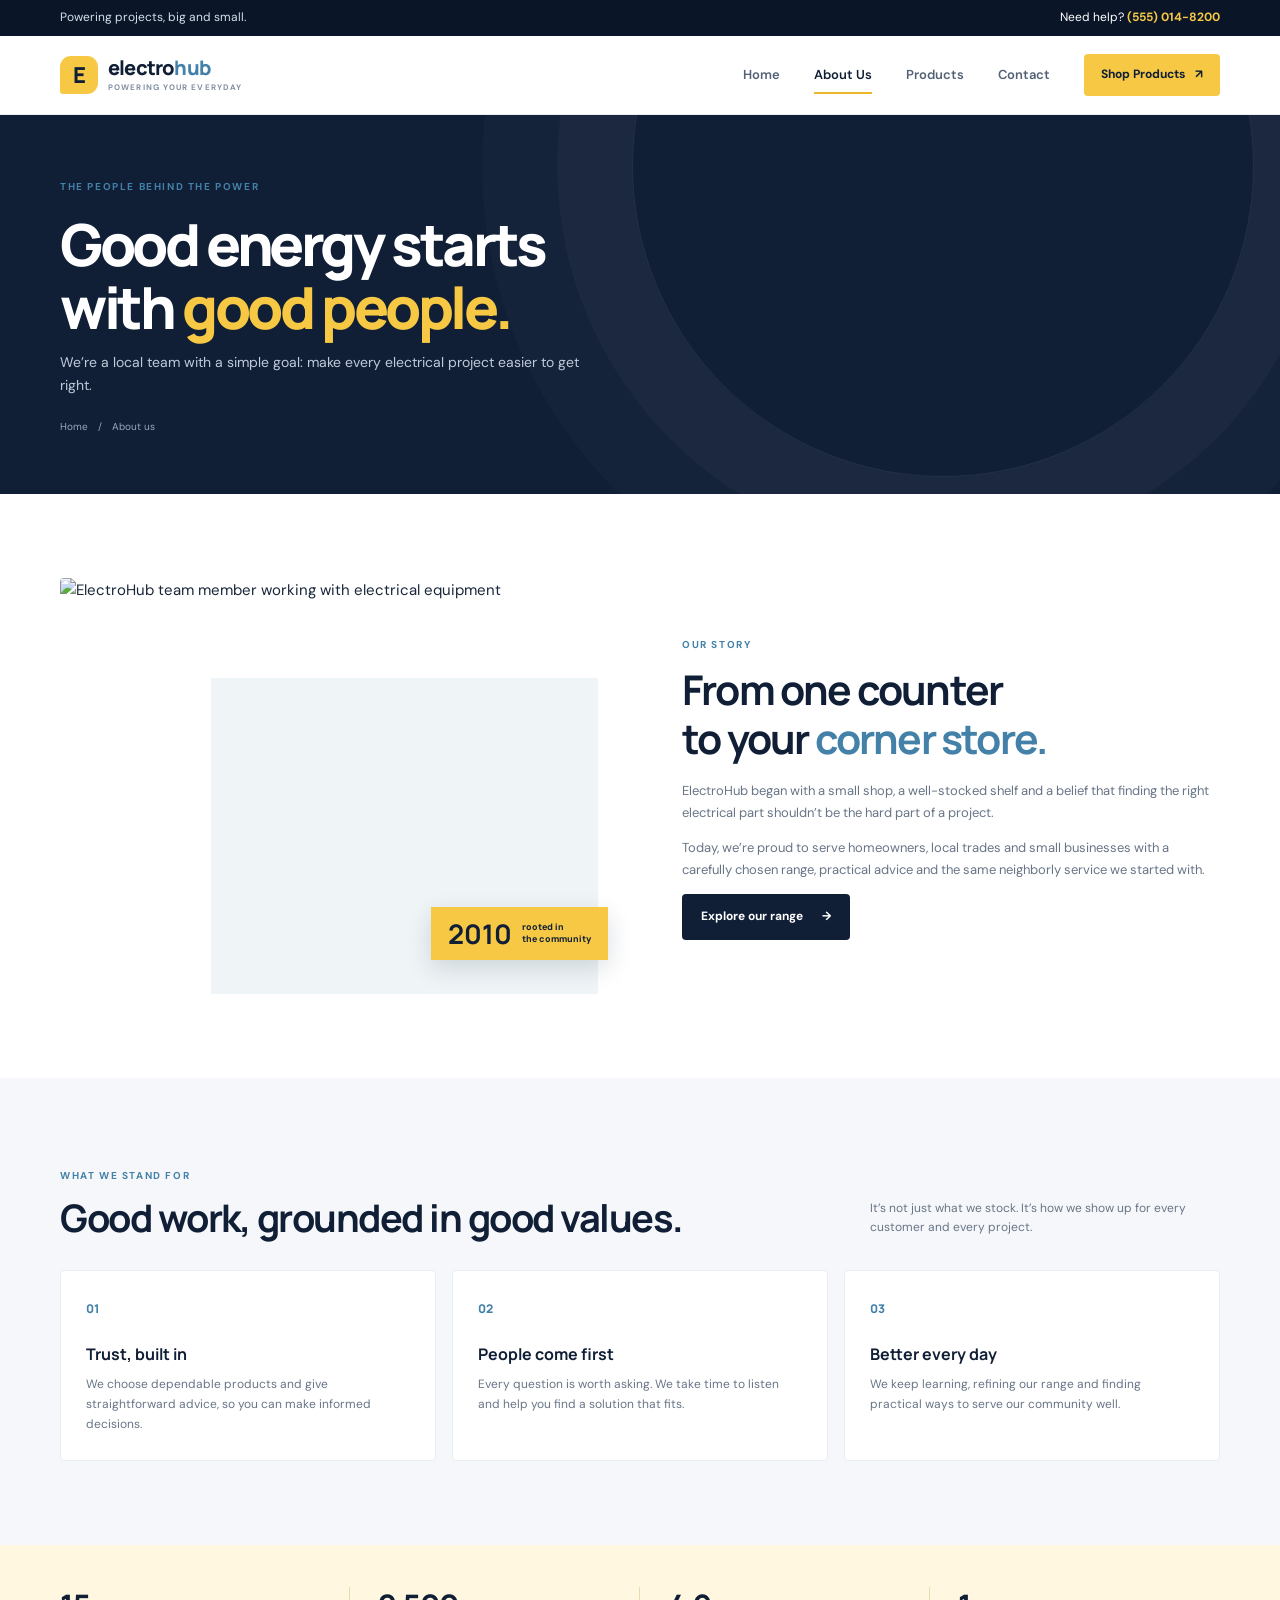
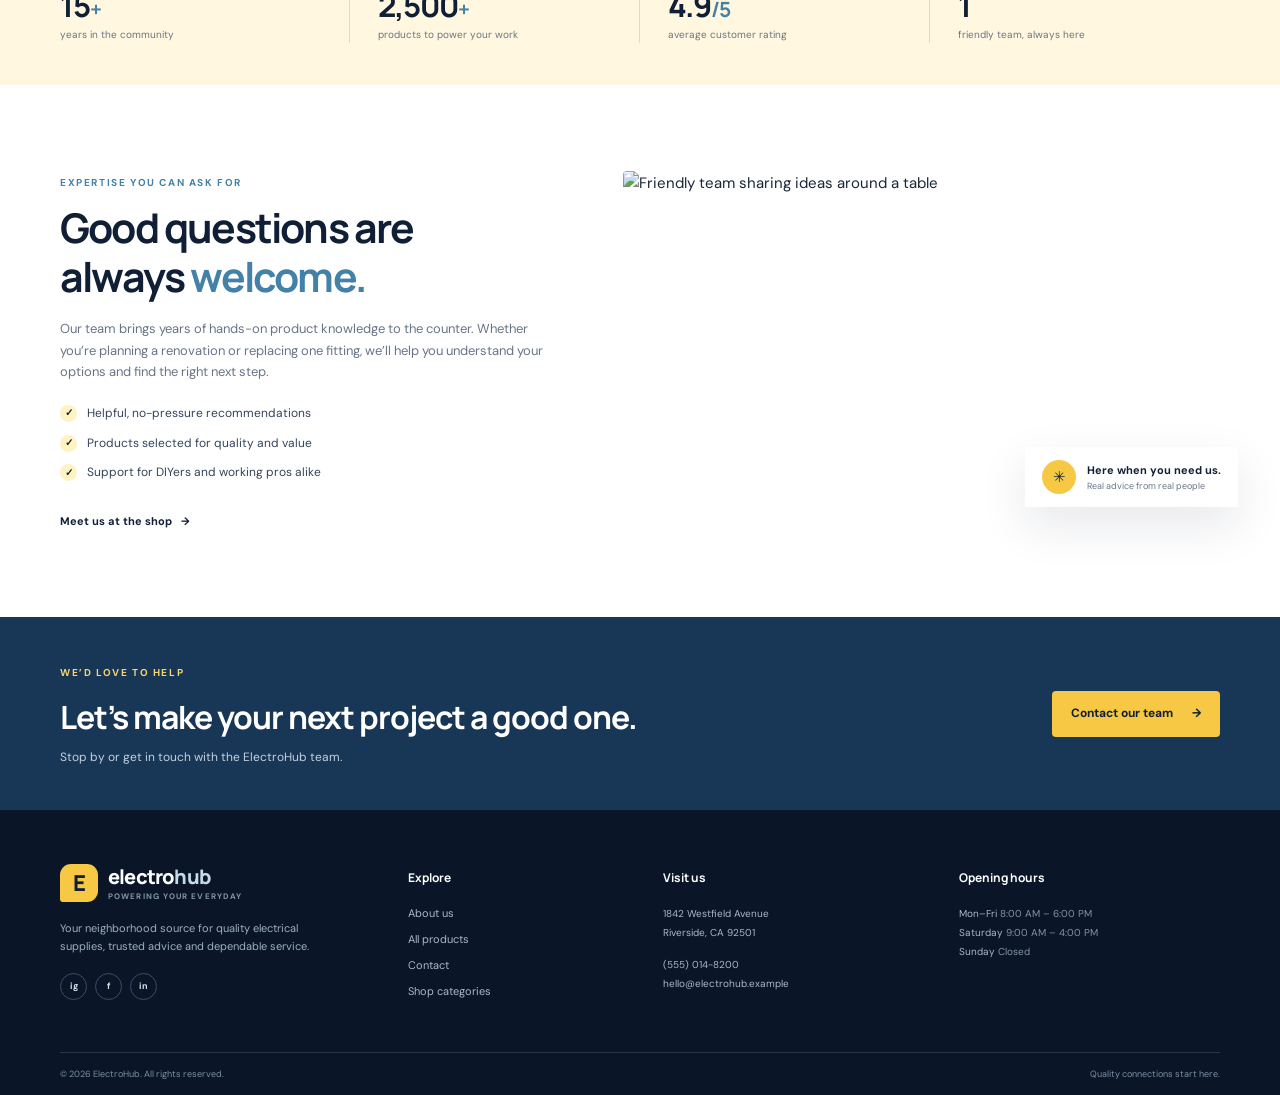
==== about.html @ ef363a2c "first commet" ====
<!DOCTYPE html>
<html lang="en">
<head>
  <meta charset="UTF-8">
  <meta name="viewport" content="width=device-width, initial-scale=1.0">
  <meta name="description" content="Meet ElectroHub, your neighborhood electrical supply partner. Learn about our story, values, knowledgeable team and commitment to customers.">
  <meta property="og:title" content="About ElectroHub | Your Electrical Supply Partner">
  <meta property="og:description" content="A neighborhood electrical supply shop built around trusted products, friendly advice and dependable service.">
  <meta property="og:type" content="website">
  <title>About ElectroHub | Your Electrical Supply Partner</title>
  <link rel="preconnect" href="https://fonts.googleapis.com"><link rel="preconnect" href="https://fonts.gstatic.com" crossorigin>
  <link href="https://fonts.googleapis.com/css2?family=DM+Sans:wght@400;500;600;700&family=Manrope:wght@400;500;600;700;800&display=swap" rel="stylesheet"><link rel="stylesheet" href="css/style.css"><script src="js/main.js" defer></script>
</head>
<body>
  <a class="skip-link" href="#main-content">Skip to content</a><div class="topbar"><div class="container topbar-inner"><span>Powering projects, big and small.</span><a href="tel:+15550148200">Need help? <strong>(555) 014-8200</strong></a></div></div>
  <header class="site-header"><div class="container nav-wrap"><a class="brand" href="index.html" aria-label="ElectroHub home"><span class="brand-mark" aria-hidden="true">E</span><span>electro<span class="brand-accent">hub</span><small>POWERING YOUR EVERYDAY</small></span></a><button class="menu-toggle" type="button" aria-expanded="false" aria-controls="primary-navigation" aria-label="Open navigation"><span></span><span></span><span></span></button><nav class="primary-nav" id="primary-navigation" aria-label="Main navigation"><a href="index.html">Home</a><a class="active" aria-current="page" href="about.html">About Us</a><a href="products.html">Products</a><a href="contact.html">Contact</a><a class="nav-cta" href="products.html">Shop Products <span aria-hidden="true">↗</span></a></nav></div></header>
  <main id="main-content">
    <section class="page-hero about-hero"><div class="container page-hero-content"><span class="eyebrow">THE PEOPLE BEHIND THE POWER</span><h1>Good energy starts<br>with <span>good people.</span></h1><p>We’re a local team with a simple goal: make every electrical project easier to get right.</p><div class="breadcrumb"><a href="index.html">Home</a><span aria-hidden="true">/</span><span>About us</span></div></div></section>
    <section class="section story-section"><div class="container story-grid"><div class="story-image"><img src="https://images.unsplash.com/photo-1621905251189-08b45d6a269e?auto=format&fit=crop&w=1000&q=85" alt="ElectroHub team member working with electrical equipment"><div class="story-badge"><strong>2010</strong><span>rooted in<br>the community</span></div></div><div class="story-copy"><span class="eyebrow">OUR STORY</span><h2>From one counter<br>to your <span>corner store.</span></h2><p>ElectroHub began with a small shop, a well-stocked shelf and a belief that finding the right electrical part shouldn’t be the hard part of a project.</p><p>Today, we’re proud to serve homeowners, local trades and small businesses with a carefully chosen range, practical advice and the same neighborly service we started with.</p><a class="button button-dark" href="products.html">Explore our range <span aria-hidden="true">→</span></a></div></div></section>
    <section class="values-section section"><div class="container"><div class="section-heading"><div><span class="eyebrow">WHAT WE STAND FOR</span><h2>Good work, grounded in good values.</h2></div><p>It’s not just what we stock. It’s how we show up for every customer and every project.</p></div><div class="values-grid"><article class="value-card"><span class="value-number">01</span><h3>Trust, built in</h3><p>We choose dependable products and give straightforward advice, so you can make informed decisions.</p></article><article class="value-card"><span class="value-number">02</span><h3>People come first</h3><p>Every question is worth asking. We take time to listen and help you find a solution that fits.</p></article><article class="value-card"><span class="value-number">03</span><h3>Better every day</h3><p>We keep learning, refining our range and finding practical ways to serve our community well.</p></article></div></div></section>
    <section class="stats-section"><div class="container stats-grid"><div><strong>15<span>+</span></strong><span>years in the community</span></div><div><strong>2,500<span>+</span></strong><span>products to power your work</span></div><div><strong>4.9<span>/5</span></strong><span>average customer rating</span></div><div><strong>1</strong><span>friendly team, always here</span></div></div></section>
    <section class="section trust-section"><div class="container trust-grid"><div class="trust-copy"><span class="eyebrow">EXPERTISE YOU CAN ASK FOR</span><h2>Good questions are<br>always <span>welcome.</span></h2><p>Our team brings years of hands-on product knowledge to the counter. Whether you’re planning a renovation or replacing one fitting, we’ll help you understand your options and find the right next step.</p><ul class="check-list"><li>Helpful, no-pressure recommendations</li><li>Products selected for quality and value</li><li>Support for DIYers and working pros alike</li></ul><a class="text-link" href="contact.html">Meet us at the shop <span aria-hidden="true">→</span></a></div><div class="team-image"><img src="https://images.unsplash.com/photo-1556761175-b413da4baf72?auto=format&fit=crop&w=1000&q=85" alt="Friendly team sharing ideas around a table"><div class="team-note"><span class="team-icon" aria-hidden="true">✳</span><span><strong>Here when you need us.</strong><small>Real advice from real people</small></span></div></div></div></section>
    <section class="cta-band"><div class="container cta-inner"><div><span class="eyebrow">WE’D LOVE TO HELP</span><h2>Let’s make your next project a good one.</h2><p>Stop by or get in touch with the ElectroHub team.</p></div><a class="button button-yellow" href="contact.html">Contact our team <span aria-hidden="true">→</span></a></div></section>
  </main>
  <footer class="site-footer"><div class="container footer-main"><div class="footer-about"><a class="brand brand-light" href="index.html"><span class="brand-mark" aria-hidden="true">E</span><span>electro<span class="brand-accent">hub</span><small>POWERING YOUR EVERYDAY</small></span></a><p>Your neighborhood source for quality electrical supplies, trusted advice and dependable service.</p><div class="social-links"><a href="#" aria-label="Instagram (placeholder)">ig</a><a href="#" aria-label="Facebook (placeholder)">f</a><a href="#" aria-label="LinkedIn (placeholder)">in</a></div></div><div class="footer-column"><h2>Explore</h2><a href="about.html">About us</a><a href="products.html">All products</a><a href="contact.html">Contact</a><a href="products.html">Shop categories</a></div><div class="footer-column"><h2>Visit us</h2><p>1842 Westfield Avenue<br>Riverside, CA 92501</p><p><a href="tel:+15550148200">(555) 014-8200</a><br><a href="mailto:hello@electrohub.example">hello@electrohub.example</a></p></div><div class="footer-column"><h2>Opening hours</h2><p>Mon–Fri <span>8:00 AM – 6:00 PM</span><br>Saturday <span>9:00 AM – 4:00 PM</span><br>Sunday <span>Closed</span></p></div></div><div class="container footer-bottom"><span>© <span data-year>2026</span> ElectroHub. All rights reserved.</span><span>Quality connections start here.</span></div></footer>
</body>
</html>
---- css/style.css ----
:root {
  --navy: #101f36;
  --navy-deep: #0a1628;
  --yellow: #f6c844;
  --yellow-dark: #eab72b;
  --blue: #4381a8;
  --ink: #19273a;
  --muted: #687587;
  --line: #e6eaf0;
  --soft: #f5f7fa;
  --white: #fff;
  --font-body: "DM Sans", sans-serif;
  --font-heading: "Manrope", sans-serif;
  --shadow: 0 18px 48px rgba(16, 31, 54, .1);
}

* { box-sizing: border-box; }
html { scroll-behavior: smooth; scroll-padding-top: 92px; }
body { margin: 0; color: var(--ink); background: var(--white); font-family: var(--font-body); font-size: 15px; line-height: 1.65; }
img { display: block; width: 100%; }
a { color: inherit; text-decoration: none; }
button, input, textarea { font: inherit; }
button, a { -webkit-tap-highlight-color: transparent; }
button:focus-visible, a:focus-visible, input:focus-visible, textarea:focus-visible { outline: 3px solid var(--blue); outline-offset: 3px; }
.container { width: min(1160px, calc(100% - 48px)); margin-inline: auto; }
.visually-hidden { position: absolute; width: 1px; height: 1px; padding: 0; margin: -1px; overflow: hidden; clip: rect(0, 0, 0, 0); white-space: nowrap; border: 0; }
.skip-link { position: fixed; top: 8px; left: 8px; z-index: 20; padding: 10px 16px; color: var(--navy); background: var(--yellow); transform: translateY(-150%); }
.skip-link:focus { transform: translateY(0); }
.topbar { color: #d7dfeb; background: var(--navy-deep); font-size: 12px; }
.topbar-inner { display: flex; justify-content: space-between; padding-block: 8px; }
.topbar a { color: var(--white); }
.topbar strong { color: var(--yellow); font-weight: 700; }
.site-header { position: sticky; top: 0; z-index: 10; background: rgba(255,255,255,.97); border-bottom: 1px solid rgba(230,234,240,.85); backdrop-filter: blur(12px); }
.nav-wrap { min-height: 78px; display: flex; align-items: center; justify-content: space-between; gap: 32px; }
.brand { display: inline-flex; align-items: center; gap: 10px; color: var(--navy); font-family: var(--font-heading); font-size: 20px; font-weight: 800; line-height: 1; letter-spacing: -.8px; }
.brand-mark { width: 38px; height: 38px; display: grid; place-items: center; color: var(--navy); background: var(--yellow); border-radius: 11px 11px 11px 3px; font-size: 22px; font-weight: 800; }
.brand-accent { color: var(--blue); }
.brand small { display: block; margin-top: 5px; font-family: var(--font-body); color: #8290a1; font-size: 8px; font-weight: 700; letter-spacing: 1.1px; }
.primary-nav { display: flex; align-items: center; gap: 34px; }
.primary-nav > a:not(.nav-cta) { position: relative; padding-block: 8px; color: #536174; font-size: 13px; font-weight: 600; transition: color .2s ease; }
.primary-nav > a:not(.nav-cta):hover, .primary-nav > a.active { color: var(--navy); }
.primary-nav > a.active::after { position: absolute; right: 0; bottom: 0; left: 0; height: 2px; background: var(--yellow-dark); content: ""; }
.nav-cta { padding: 11px 17px; color: var(--navy); background: var(--yellow); border-radius: 4px; font-size: 12px; font-weight: 700; transition: background .2s, transform .2s; }
.nav-cta:hover, .button-yellow:hover { background: var(--yellow-dark); transform: translateY(-2px); }
.nav-cta span { padding-left: 7px; }
.menu-toggle { display: none; }

.hero { position: relative; overflow: hidden; padding: 72px 0 70px; color: white; background: var(--navy); }
.hero::before { position: absolute; top: -260px; right: -100px; width: 650px; height: 650px; border: 1px solid rgba(255,255,255,.08); border-radius: 50%; box-shadow: 0 0 0 70px rgba(255,255,255,.025), 0 0 0 140px rgba(255,255,255,.02); content: ""; }
.hero-grid { position: relative; display: grid; grid-template-columns: 1fr .95fr; align-items: center; gap: 68px; }
.hero-copy { padding-block: 12px; }
.eyebrow { display: inline-flex; align-items: center; gap: 9px; color: var(--blue); font-size: 10px; font-weight: 700; letter-spacing: 1.6px; line-height: 1.5; }
.hero .eyebrow, .testimonial-section .eyebrow, .cta-band .eyebrow { color: #f7d66c; }
.eyebrow-dot { width: 7px; height: 7px; background: var(--yellow); border-radius: 50%; }
h1, h2, h3, p { margin-top: 0; }
h1, h2, h3 { font-family: var(--font-heading); }
h1 { margin: 20px 0 18px; font-size: clamp(42px, 5vw, 66px); font-weight: 800; letter-spacing: -3.4px; line-height: 1.1; }
h1 span, .story-copy h2 span, .page-hero h1 span, .trust-copy h2 span { color: var(--yellow); }
.hero-copy > p { max-width: 470px; margin-bottom: 28px; color: #bec9d8; font-size: 16px; }
.button-row { display: flex; flex-wrap: wrap; gap: 12px; }
.button { min-height: 46px; display: inline-flex; align-items: center; justify-content: center; gap: 19px; padding: 12px 19px; border: 0; border-radius: 4px; cursor: pointer; font-size: 12px; font-weight: 700; transition: background .2s ease, transform .2s ease, color .2s ease; }
.button-yellow { color: var(--navy); background: var(--yellow); }
.button-outline { color: white; border: 1px solid rgba(255,255,255,.35); background: transparent; }
.button-outline:hover { color: var(--navy); background: white; }
.button-dark { color: white; background: var(--navy); }
.button-dark:hover { background: var(--blue); transform: translateY(-2px); }
.button-small { min-height: 36px; padding: 8px 12px; color: var(--navy); background: #f0f3f6; font-size: 11px; }
.button-small:hover { background: var(--yellow); }
.hero-note { display: flex; align-items: center; gap: 13px; margin-top: 37px; }
.avatar-stack { display: flex; padding-left: 6px; }
.avatar-stack i { width: 27px; height: 27px; display: grid; place-items: center; margin-left: -6px; color: var(--navy); background: #d7e8ee; border: 2px solid var(--navy); border-radius: 50%; font-size: 9px; font-style: normal; font-weight: 800; }
.avatar-stack i:nth-child(2) { background: #f1d09c; }.avatar-stack i:nth-child(3) { background: #b7c8dc; }
.hero-note strong, .hero-note small { display: block; }.hero-note strong { font-size: 11px; }.hero-note small { color: #9cacc1; font-size: 10px; }
.hero-visual { position: relative; min-height: 405px; }
.hero-visual > img { height: 405px; object-fit: cover; border-radius: 6px; }
.hero-visual::after { position: absolute; inset: 0; border-radius: 6px; background: linear-gradient(0deg,rgba(10,22,40,.34),transparent 45%); content: ""; }
.hero-float { position: absolute; z-index: 1; right: -27px; bottom: 48px; display: flex; align-items: center; gap: 12px; padding: 15px 20px; color: var(--ink); background: white; border-radius: 5px; box-shadow: var(--shadow); }
.float-icon { width: 36px; height: 36px; display: grid; place-items: center; color: var(--navy); background: var(--yellow); border-radius: 50%; font-size: 18px; }
.hero-float strong, .hero-float small { display: block; }.hero-float strong { font-size: 12px; }.hero-float small { color: var(--muted); font-size: 10px; }
.visual-caption { position: absolute; z-index: 1; bottom: 20px; left: 20px; display: flex; align-items: center; gap: 9px; color: white; font-size: 9px; font-weight: 700; letter-spacing: 1.4px; }
.caption-line { width: 22px; height: 2px; background: var(--yellow); }
.benefits-strip { border-bottom: 1px solid var(--line); background: var(--white); }
.benefits-grid { display: grid; grid-template-columns: repeat(4, 1fr); padding-block: 25px; }
.benefit { display: flex; align-items: center; gap: 12px; padding: 6px 21px; border-right: 1px solid var(--line); }
.benefit:first-child { padding-left: 0; }.benefit:last-child { padding-right: 0; border: 0; }
.icon-tile { width: 39px; height: 39px; flex: 0 0 39px; display: grid; place-items: center; color: var(--navy); background: #fff7dd; border-radius: 4px; font-size: 16px; font-weight: 700; }
.benefit h2 { margin: 0; font-size: 12px; font-weight: 800; letter-spacing: -.2px; }.benefit p { margin: 2px 0 0; color: var(--muted); font-size: 10px; }
.section { padding: 84px 0; }
.section-heading { display: flex; align-items: end; justify-content: space-between; gap: 30px; margin-bottom: 30px; }
.section-heading h2, .catalog-heading h2 { margin: 8px 0 0; color: var(--navy); font-size: clamp(27px, 3vw, 38px); letter-spacing: -1.5px; line-height: 1.2; }
.text-link, .small-link { color: var(--navy); font-size: 11px; font-weight: 700; transition: color .2s; }.text-link:hover, .small-link:hover { color: var(--blue); }.text-link span, .small-link span { padding-left: 6px; }
.category-grid { display: grid; grid-template-columns: repeat(6, 1fr); gap: 14px; }
.category-card { position: relative; min-height: 208px; overflow: hidden; padding: 0 14px 16px; color: white; background: var(--navy); border-radius: 4px; }
.category-card::after { position: absolute; inset: 0; background: linear-gradient(0deg,rgba(9,20,36,.94),rgba(9,20,36,.02) 85%); content: ""; transition: background .25s; }
.category-card img { position: absolute; inset: 0; height: 100%; object-fit: cover; opacity: .8; transition: transform .35s ease; }
.category-card:hover img { transform: scale(1.07); }.category-card:hover::after { background: linear-gradient(0deg,rgba(9,20,36,.97),rgba(9,20,36,.15) 85%); }
.category-card h3, .category-card > span:not(.category-arrow) { position: relative; z-index: 1; display: block; }.category-card h3 { margin: 130px 0 1px; font-size: 14px; }.category-card > span:not(.category-arrow) { color: #d3dce8; font-size: 9px; }
.category-arrow { position: absolute; z-index: 1; top: 11px; right: 11px; width: 27px; height: 27px; display: grid; place-items: center; color: var(--navy); background: var(--yellow); border-radius: 50%; font-size: 12px; }
.featured-section { background: var(--soft); }
.product-grid { display: grid; grid-template-columns: repeat(4, 1fr); gap: 18px; }
.product-card, .catalog-card { overflow: hidden; background: white; border: 1px solid #ebeff3; border-radius: 5px; transition: box-shadow .25s, transform .25s; }
.product-card:hover, .catalog-card:hover { transform: translateY(-4px); box-shadow: var(--shadow); }
.product-image, .catalog-image { position: relative; display: block; overflow: hidden; background: #edf1f4; }
.product-image { height: 205px; }.product-image img, .catalog-image img { height: 100%; object-fit: cover; transition: transform .35s; }.product-card:hover .product-image img, .catalog-card:hover .catalog-image img { transform: scale(1.04); }
.product-tag { position: absolute; top: 12px; left: 12px; padding: 4px 8px; color: var(--navy); background: var(--yellow); border-radius: 2px; font-size: 8px; font-weight: 800; letter-spacing: .5px; }.tag-blue { color: white; background: var(--blue); }
.product-info { padding: 17px; }.product-category { color: #7d8b9b; font-size: 9px; font-weight: 700; letter-spacing: 1px; }.product-info h3, .catalog-info h3 { margin: 5px 0 7px; color: var(--navy); font-size: 14px; letter-spacing: -.3px; }
.rating { display: flex; align-items: center; gap: 7px; color: #eba900; font-size: 11px; letter-spacing: 1px; }.rating small { color: #8490a0; font-size: 10px; letter-spacing: 0; }
.product-bottom, .catalog-bottom { display: flex; align-items: center; justify-content: space-between; gap: 8px; margin-top: 13px; padding-top: 12px; border-top: 1px solid #edf0f3; }.product-bottom strong, .catalog-bottom strong { color: var(--navy); font-family: var(--font-heading); font-size: 15px; }.small-link { font-size: 10px; }
.story-grid { display: grid; grid-template-columns: 1fr 1fr; align-items: center; gap: 84px; }.story-image { position: relative; padding: 0 26px 26px 0; }.story-image::before { position: absolute; right: 0; bottom: 0; width: 72%; height: 76%; background: #eff4f7; content: ""; }.story-image img { position: relative; z-index: 1; height: 390px; object-fit: cover; border-radius: 4px; }.story-badge { position: absolute; z-index: 2; right: -10px; bottom: 34px; display: flex; align-items: center; gap: 10px; padding: 13px 17px; color: var(--navy); background: var(--yellow); box-shadow: 0 8px 24px rgba(16,31,54,.15); }.story-badge strong { font-family: var(--font-heading); font-size: 27px; line-height: 1; }.story-badge span { font-size: 9px; font-weight: 700; line-height: 1.4; }
.story-copy h2, .trust-copy h2 { margin: 9px 0 17px; color: var(--navy); font-size: clamp(30px, 3.2vw, 43px); letter-spacing: -1.8px; line-height: 1.2; }.story-copy h2 span, .trust-copy h2 span { color: var(--blue); }.story-copy p, .trust-copy p { margin-bottom: 14px; color: var(--muted); font-size: 13px; }.check-list { display: grid; gap: 10px; padding: 0; margin: 21px 0 25px; list-style: none; }.check-list li { position: relative; padding-left: 27px; color: #34445a; font-size: 12px; }.check-list li::before { position: absolute; top: 1px; left: 0; width: 17px; height: 17px; display: grid; place-items: center; color: var(--navy); background: #fff2c3; border-radius: 50%; content: "✓"; font-size: 10px; font-weight: 800; }
.testimonial-section { padding: 78px 0 84px; color: white; background: var(--navy); }.light-heading h2 { color: white; }.testimonial-controls { display: flex; gap: 8px; }.testimonial-controls button { width: 37px; height: 37px; color: white; border: 1px solid rgba(255,255,255,.3); border-radius: 50%; background: transparent; cursor: pointer; transition: background .2s; }.testimonial-controls button:hover { color: var(--navy); background: var(--yellow); }
.testimonial-grid { display: grid; grid-template-columns: repeat(3, 1fr); gap: 16px; }.quote-card { position: relative; min-height: 220px; padding: 23px; color: var(--ink); background: white; border-radius: 4px; }.quote-mark { position: absolute; top: 4px; right: 19px; color: #f1f3f6; font-family: Georgia, serif; font-size: 72px; line-height: 1; }.quote-card .rating { position: relative; }.quote-card blockquote { min-height: 73px; margin: 12px 0 17px; color: #48576a; font-size: 13px; line-height: 1.65; }.quote-person { display: flex; align-items: center; gap: 9px; }.person-avatar { width: 32px; height: 32px; display: grid; place-items: center; color: var(--navy); background: #dceaf0; border-radius: 50%; font-size: 9px; font-weight: 800; }.avatar-yellow { background: #fff0bf; }.avatar-blue { background: #d9e3f2; }.quote-person strong, .quote-person small { display: block; }.quote-person strong { color: var(--navy); font-size: 10px; }.quote-person small { color: var(--muted); font-size: 9px; }
.cta-band { padding: 42px 0; color: white; background: #183655; }.cta-inner { display: flex; align-items: center; justify-content: space-between; gap: 30px; }.cta-inner h2 { margin: 7px 0 5px; font-size: clamp(23px, 3vw, 32px); letter-spacing: -1px; }.cta-inner p { margin: 0; color: #c4d2e0; font-size: 12px; }
.site-footer { color: #b8c5d5; background: var(--navy-deep); }.footer-main { display: grid; grid-template-columns: 1.45fr 1fr 1.2fr 1.25fr; gap: 45px; padding-block: 54px 43px; }.brand-light { color: white; }.brand-light .brand-accent { color: #c4d9e9; }.brand-light small { color: #8394a9; }.footer-about > p { max-width: 250px; margin: 17px 0; color: #9eafc3; font-size: 11px; }.social-links { display: flex; gap: 8px; }.social-links a { width: 27px; height: 27px; display: grid; place-items: center; color: #d7e0eb; border: 1px solid #3c4d64; border-radius: 50%; font-size: 9px; font-weight: 700; transition: color .2s, background .2s; }.social-links a:hover { color: var(--navy); background: var(--yellow); }
.footer-column h2 { margin: 4px 0 16px; color: white; font-size: 12px; }.footer-column > a { display: block; margin: 8px 0; color: #aab8ca; font-size: 11px; }.footer-column a:hover { color: var(--yellow); }.footer-column p { margin: 0 0 13px; color: #aab8ca; font-size: 10px; line-height: 1.9; }.footer-column p span { color: #8393a8; }.footer-bottom { display: flex; justify-content: space-between; padding-block: 14px; color: #7e8fa5; border-top: 1px solid #26364c; font-size: 9px; }

.page-hero { position: relative; overflow: hidden; min-height: 345px; display: flex; align-items: center; color: white; background: var(--navy); }.page-hero::before { position: absolute; top: -260px; right: 2%; width: 620px; height: 620px; border: 1px solid rgba(255,255,255,.08); border-radius: 50%; box-shadow: 0 0 0 75px rgba(255,255,255,.025), 0 0 0 150px rgba(255,255,255,.02); content: ""; }.page-hero-content { position: relative; padding-block: 58px; }.page-hero h1 { margin: 14px 0 12px; font-size: clamp(39px, 5vw, 58px); }.page-hero-content > p { max-width: 520px; margin-bottom: 22px; color: #bfcbda; font-size: 14px; }.breadcrumb { display: flex; gap: 10px; color: #98a8bb; font-size: 10px; }.breadcrumb a:hover { color: var(--yellow); }
.values-section { background: var(--soft); }.values-section .section-heading > p { max-width: 350px; margin: 0 0 2px; color: var(--muted); font-size: 12px; }.values-grid { display: grid; grid-template-columns: repeat(3, 1fr); gap: 16px; }.value-card { padding: 25px; background: white; border: 1px solid #e8edf2; border-radius: 4px; }.value-number { color: var(--blue); font-family: var(--font-heading); font-size: 12px; font-weight: 800; }.value-card h3 { margin: 20px 0 8px; color: var(--navy); font-size: 16px; }.value-card p { margin: 0; color: var(--muted); font-size: 12px; }
.stats-section { padding: 42px 0; background: #fff7df; }.stats-grid { display: grid; grid-template-columns: repeat(4, 1fr); }.stats-grid > div { display: grid; gap: 3px; padding-left: 28px; border-right: 1px solid #eadcae; }.stats-grid > div:first-child { padding-left: 0; }.stats-grid > div:last-child { border: 0; }.stats-grid strong { color: var(--navy); font-family: var(--font-heading); font-size: 31px; letter-spacing: -1px; line-height: 1.2; }.stats-grid strong span { color: var(--blue); font-size: 21px; }.stats-grid > div > span { color: #687587; font-size: 10px; }
.trust-grid { display: grid; grid-template-columns: .9fr 1.1fr; align-items: center; gap: 75px; }.team-image { position: relative; }.team-image > img { height: 360px; object-fit: cover; border-radius: 4px; }.team-note { position: absolute; right: -18px; bottom: 24px; display: flex; align-items: center; gap: 11px; padding: 13px 17px; background: white; box-shadow: var(--shadow); }.team-icon { width: 34px; height: 34px; display: grid; place-items: center; background: var(--yellow); border-radius: 50%; }.team-note strong, .team-note small { display: block; }.team-note strong { color: var(--navy); font-size: 11px; }.team-note small { color: var(--muted); font-size: 9px; }

.catalog-section { padding-top: 65px; }.catalog-heading { display: flex; align-items: end; justify-content: space-between; gap: 25px; margin-bottom: 23px; }.catalog-heading h2 { font-size: 32px; }.search-box { width: min(310px, 100%); display: flex; align-items: center; gap: 9px; padding: 0 12px; border: 1px solid #dfe5ec; border-radius: 4px; color: var(--blue); }.search-box > span:not(.visually-hidden) { font-size: 22px; }.search-box input { width: 100%; min-height: 43px; padding: 8px 0; color: var(--ink); border: 0; outline: 0; background: transparent; font-size: 11px; }.search-box:focus-within { border-color: var(--blue); box-shadow: 0 0 0 2px rgba(67,129,168,.13); }.filter-row { display: flex; flex-wrap: wrap; gap: 8px; padding-bottom: 16px; border-bottom: 1px solid var(--line); }.filter-button { padding: 8px 14px; color: #58677a; border: 1px solid #e3e8ee; border-radius: 3px; background: white; cursor: pointer; font-size: 10px; font-weight: 600; transition: color .2s, background .2s, border .2s; }.filter-button:hover, .filter-button.active { color: var(--navy); border-color: var(--yellow); background: #fff6d8; }.results-count { margin: 14px 0; color: #738094; font-size: 10px; }.catalog-grid { display: grid; grid-template-columns: repeat(4, 1fr); gap: 17px; }.catalog-image { height: 180px; }.catalog-info { padding: 15px; }.catalog-info h3 { min-height: 21px; }.catalog-info > p { min-height: 36px; margin: 0; color: var(--muted); font-size: 10px; line-height: 1.6; }.empty-results { padding: 70px 20px; text-align: center; }.empty-results > span { color: var(--blue); font-size: 36px; }.empty-results h3 { margin: 8px 0; color: var(--navy); }.empty-results p { color: var(--muted); font-size: 12px; }

.contact-section { padding-block: 70px 85px; }.contact-layout { display: grid; grid-template-columns: .8fr 1.2fr; align-items: start; gap: 75px; }.contact-details > h2, .contact-form-card > h2 { margin: 8px 0 9px; color: var(--navy); font-size: 31px; letter-spacing: -1.3px; }.contact-details > p, .contact-form-card > p { color: var(--muted); font-size: 12px; }.contact-details > p { margin-bottom: 24px; }.contact-detail { display: flex; gap: 13px; padding: 15px 0; border-bottom: 1px solid var(--line); }.contact-icon { width: 36px; height: 36px; flex: 0 0 36px; display: grid; place-items: center; color: var(--navy); background: #fff5d5; border-radius: 50%; font-size: 16px; }.contact-detail h3 { margin: 0 0 3px; color: var(--navy); font-size: 12px; }.contact-detail p { margin: 0; color: var(--muted); font-size: 11px; }.contact-detail p a:hover { color: var(--blue); }.contact-detail .text-link { display: inline-block; margin-top: 5px; font-size: 10px; }.hours-card { margin-top: 19px; padding: 17px 18px; background: var(--soft); }.hours-card h3 { margin: 0 0 9px; color: var(--navy); font-size: 12px; }.hours-card p { display: flex; justify-content: space-between; gap: 12px; margin: 5px 0; color: var(--muted); font-size: 10px; }.hours-card strong { color: var(--ink); font-size: 10px; }.contact-form-card { padding: 29px; border: 1px solid #e6ebf0; border-radius: 5px; box-shadow: 0 12px 36px rgba(16,31,54,.05); }.contact-form-card > p { margin-bottom: 21px; }.form-grid { display: grid; grid-template-columns: 1fr 1fr; gap: 16px 13px; }.form-field { display: grid; align-content: start; gap: 6px; }.form-field-wide { grid-column: 1 / -1; }.form-field label { color: #36465a; font-size: 10px; font-weight: 700; }.form-field label span, .form-note span { color: #bd7d00; }.form-field input, .form-field textarea { width: 100%; padding: 11px 12px; color: var(--ink); border: 1px solid #dfe5eb; border-radius: 3px; background: white; font-size: 11px; }.form-field input { min-height: 42px; }.form-field textarea { min-height: 115px; resize: vertical; }.form-field input::placeholder, .form-field textarea::placeholder { color: #9aa5b2; }.form-field [aria-invalid="true"] { border-color: #bf3b3b; }.field-error { min-height: 0; color: #a92c2c; font-size: 10px; }.field-error:not(:empty) { min-height: 14px; }.form-note { margin: 13px 0; color: var(--muted); font-size: 9px; }.submit-button { min-width: 155px; }.form-success { margin: 15px 0 0; padding: 11px 13px; color: #205e3a; background: #e9f7ed; border-left: 3px solid #2e8b57; font-size: 11px; }
.map-section { padding: 0 0 75px; }.map-placeholder { position: relative; min-height: 320px; overflow: hidden; display: grid; place-items: center; background: #e8edf0; border-radius: 4px; }.map-grid { position: absolute; inset: -60px; opacity: .65; background-color: #e9eeeb; background-image: linear-gradient(35deg, transparent 47%, #cbd9d1 48%, #cbd9d1 50%, transparent 51%), linear-gradient(-22deg, transparent 44%, #d2dcd5 45%, #d2dcd5 47%, transparent 48%), linear-gradient(90deg, transparent 48%, #d8e0dc 49%, #d8e0dc 51%, transparent 52%); background-size: 220px 170px, 280px 190px, 110px 110px; transform: rotate(-5deg); }.map-grid::after { position: absolute; inset: 35% -5%; height: 32px; background: #fff; border: 7px solid #d4dfd8; transform: rotate(12deg); content: ""; }.map-pin { position: absolute; z-index: 1; top: 42%; left: 50%; width: 43px; height: 43px; display: grid; place-items: center; color: var(--navy); background: var(--yellow); border: 5px solid white; border-radius: 50% 50% 50% 0; box-shadow: 0 4px 15px rgba(16,31,54,.18); font-family: var(--font-heading); font-weight: 800; transform: translate(-50%, -50%) rotate(-45deg); }.map-pin::first-letter { transform: rotate(45deg); }.map-card { position: absolute; z-index: 2; top: 20px; left: 20px; display: flex; align-items: center; gap: 11px; padding: 12px; background: white; box-shadow: var(--shadow); }.map-card .brand-mark { width: 32px; height: 32px; font-size: 17px; }.map-card strong, .map-card span { display: block; }.map-card strong { color: var(--navy); font-size: 11px; }.map-card div span { color: var(--muted); font-size: 9px; line-height: 1.4; }.map-card > a { margin-left: 10px; color: var(--blue); }.map-label { position: absolute; right: 15px; bottom: 12px; color: #728274; font-size: 8px; font-weight: 800; letter-spacing: 1.2px; }

@media (max-width: 980px) {
  .primary-nav { gap: 21px; }.hero-grid { gap: 42px; }.benefit { padding-inline: 12px; }.category-grid { grid-template-columns: repeat(3, 1fr); }.category-card { min-height: 220px; }.category-card h3 { margin-top: 145px; }.footer-main { gap: 26px; }.story-grid, .trust-grid { gap: 48px; }.catalog-grid { grid-template-columns: repeat(3, 1fr); }.contact-layout { gap: 40px; }
}
@media (max-width: 720px) {
  .container { width: min(100% - 36px, 560px); }.topbar-inner { padding-block: 7px; font-size: 10px; }.nav-wrap { min-height: 68px; }.menu-toggle { width: 39px; height: 39px; display: grid; align-content: center; justify-content: center; gap: 5px; padding: 8px; border: 1px solid var(--line); border-radius: 4px; background: white; cursor: pointer; }.menu-toggle span { width: 19px; height: 2px; background: var(--navy); transition: transform .2s, opacity .2s; }.menu-toggle[aria-expanded="true"] span:first-child { transform: translateY(7px) rotate(45deg); }.menu-toggle[aria-expanded="true"] span:nth-child(2) { opacity: 0; }.menu-toggle[aria-expanded="true"] span:last-child { transform: translateY(-7px) rotate(-45deg); }.primary-nav { position: absolute; top: 100%; right: 0; left: 0; display: none; align-items: stretch; gap: 0; padding: 10px 18px 18px; background: white; border-bottom: 1px solid var(--line); box-shadow: 0 12px 18px rgba(16,31,54,.08); }.primary-nav.is-open { display: flex; flex-direction: column; }.primary-nav > a:not(.nav-cta) { padding: 12px 0; border-bottom: 1px solid #f0f2f5; }.primary-nav > a.active::after { display: none; }.nav-cta { align-self: flex-start; margin-top: 12px; }
  .hero { padding: 52px 0 57px; }.hero-grid { grid-template-columns: 1fr; gap: 35px; }.hero-copy { padding: 0; }.hero h1 { font-size: clamp(43px, 11vw, 58px); }.hero-copy > p { max-width: 520px; font-size: 14px; }.hero-visual { min-height: 310px; margin-right: 12px; }.hero-visual > img { height: 310px; }.hero-float { right: -12px; bottom: 28px; }.benefits-grid { grid-template-columns: 1fr 1fr; gap: 16px 0; padding-block: 20px; }.benefit { padding-inline: 10px; border-right: 0; }.benefit:nth-child(odd) { padding-left: 0; }.benefit:nth-child(even) { border-left: 1px solid var(--line); padding-left: 17px; }.benefit h2 { font-size: 11px; }.benefit p { font-size: 9px; }.section { padding: 60px 0; }.section-heading { align-items: flex-start; }.section-heading h2 { font-size: 29px; }.category-grid { grid-template-columns: repeat(2, 1fr); gap: 11px; }.category-card { min-height: 190px; }.category-card h3 { margin-top: 118px; }.product-grid { grid-template-columns: repeat(2, 1fr); gap: 12px; }.product-image { height: 160px; }.product-info { padding: 12px; }.product-info h3 { min-height: 36px; font-size: 12px; }.product-bottom { align-items: flex-start; flex-direction: column; }.story-grid, .trust-grid { grid-template-columns: 1fr; gap: 35px; }.story-image { max-width: 500px; }.story-image img { height: 310px; }.story-copy h2, .trust-copy h2 { font-size: 34px; }.testimonial-section { padding: 60px 0; }.testimonial-grid { grid-template-columns: 1fr; }.quote-card { min-height: auto; }.quote-card blockquote { min-height: auto; }.cta-inner { align-items: flex-start; flex-direction: column; }.cta-band { padding: 34px 0; }.footer-main { grid-template-columns: 1fr 1fr; gap: 34px 24px; padding-block: 42px 30px; }.footer-about { grid-column: 1 / -1; }.footer-about > p { max-width: 350px; }.footer-bottom { gap: 12px; font-size: 8px; }.page-hero { min-height: 320px; }.page-hero-content { padding-block: 48px; }.page-hero h1 { font-size: clamp(39px, 10vw, 52px); }.values-section .section-heading { flex-direction: column; gap: 12px; }.values-grid { grid-template-columns: 1fr; }.value-card { padding: 20px; }.value-card h3 { margin-top: 13px; }.stats-grid { grid-template-columns: 1fr 1fr; gap: 23px 0; }.stats-grid > div:nth-child(odd) { padding-left: 0; }.stats-grid > div:nth-child(even) { border-right: 0; border-left: 1px solid #eadcae; padding-left: 20px; }.team-image > img { height: 300px; }.team-note { right: -8px; }.catalog-section { padding-top: 50px; }.catalog-heading { align-items: stretch; flex-direction: column; gap: 18px; }.catalog-heading h2 { font-size: 28px; }.search-box { width: 100%; }.catalog-grid { grid-template-columns: repeat(2, 1fr); gap: 12px; }.catalog-image { height: 145px; }.catalog-info { padding: 12px; }.catalog-info h3 { min-height: 38px; font-size: 11px; }.catalog-info > p { min-height: 50px; font-size: 9px; }.catalog-bottom { align-items: flex-start; flex-direction: column; }.button-small { width: 100%; }.contact-section { padding-block: 50px 60px; }.contact-layout { grid-template-columns: 1fr; gap: 38px; }.contact-details > h2, .contact-form-card > h2 { font-size: 28px; }.contact-form-card { padding: 20px; }.map-section { padding-bottom: 55px; }.map-placeholder { min-height: 260px; }
}
@media (max-width: 390px) {
  .container { width: calc(100% - 28px); }.topbar-inner { font-size: 9px; }.brand { font-size: 18px; }.hero h1 { letter-spacing: -2.5px; }.button-row .button { padding-inline: 13px; }.benefit { gap: 8px; }.icon-tile { width: 34px; height: 34px; flex-basis: 34px; }.category-card { min-height: 170px; }.category-card h3 { margin-top: 101px; }.footer-main { column-gap: 16px; }.form-grid { grid-template-columns: 1fr; }.form-field-wide { grid-column: auto; }
}
@media (prefers-reduced-motion: reduce) {
  *, *::before, *::after { scroll-behavior: auto !important; transition-duration: .01ms !important; animation-duration: .01ms !important; animation-iteration-count: 1 !important; }
}
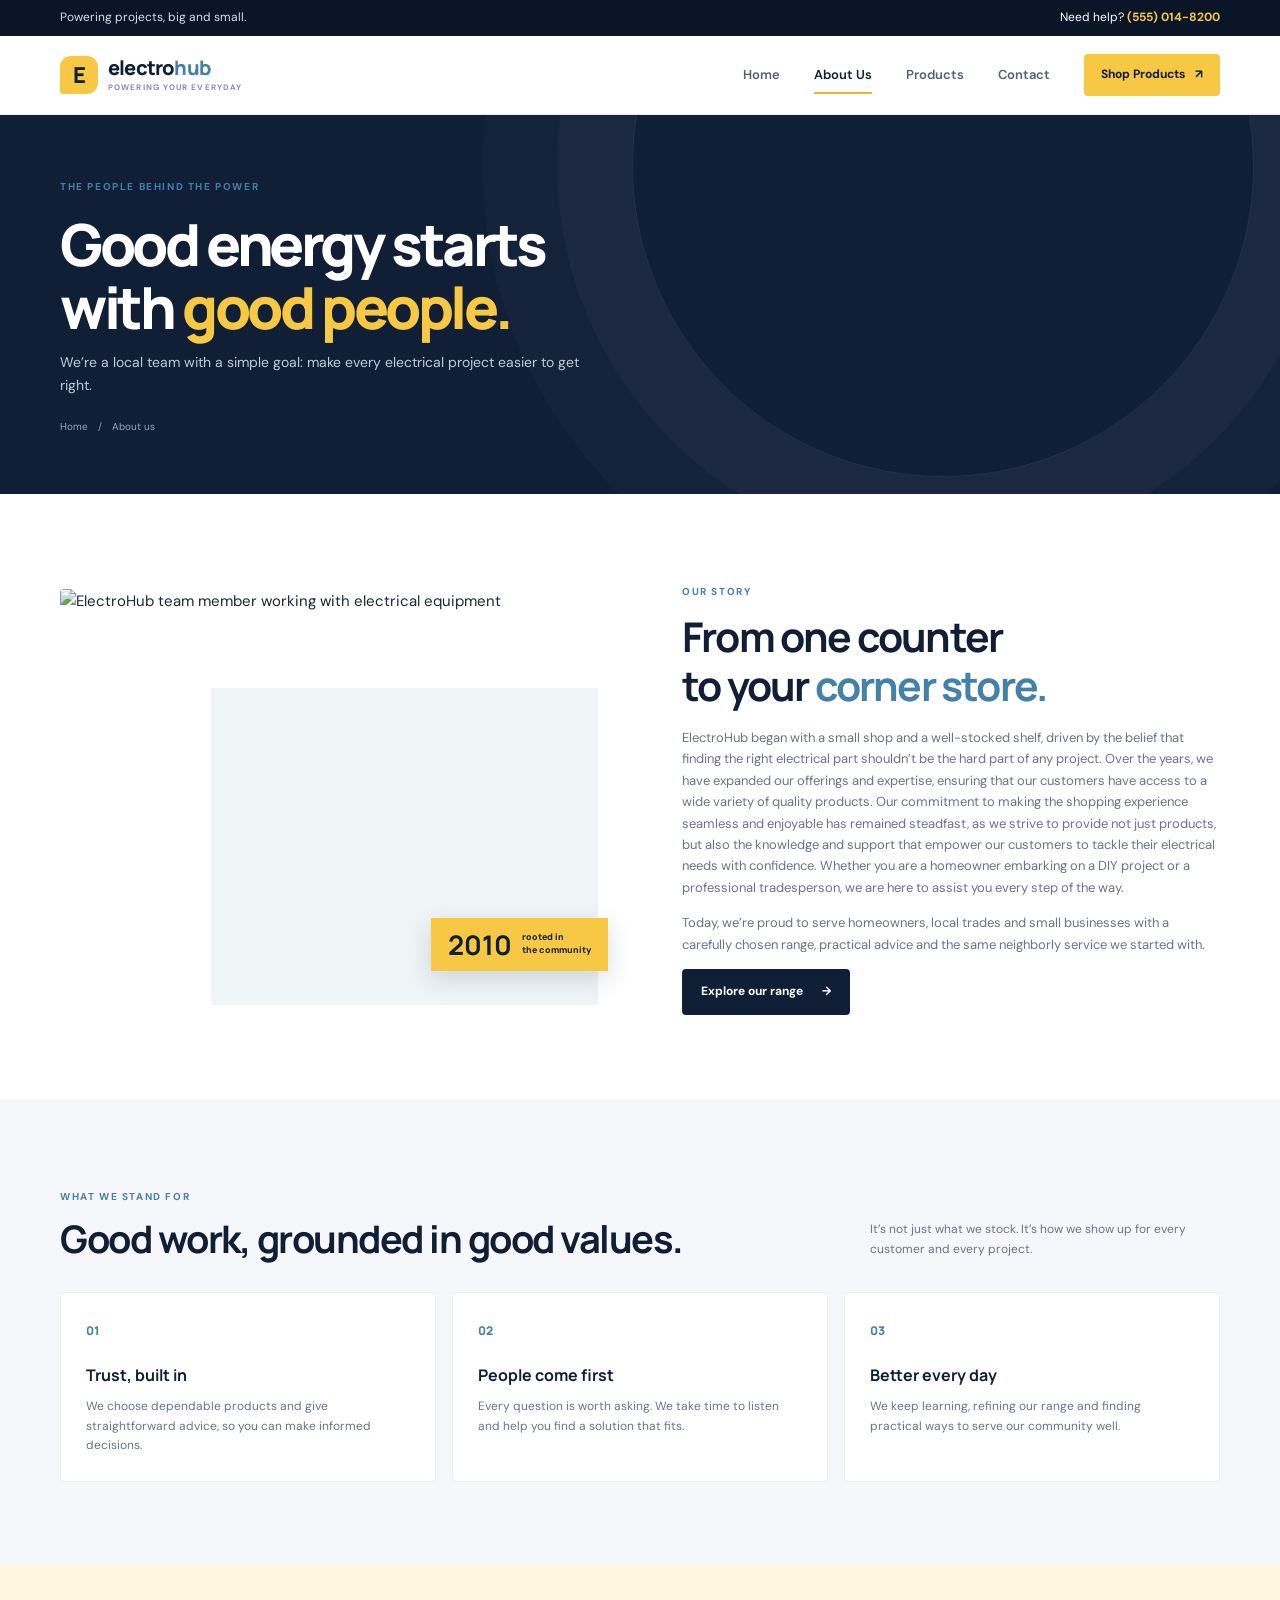
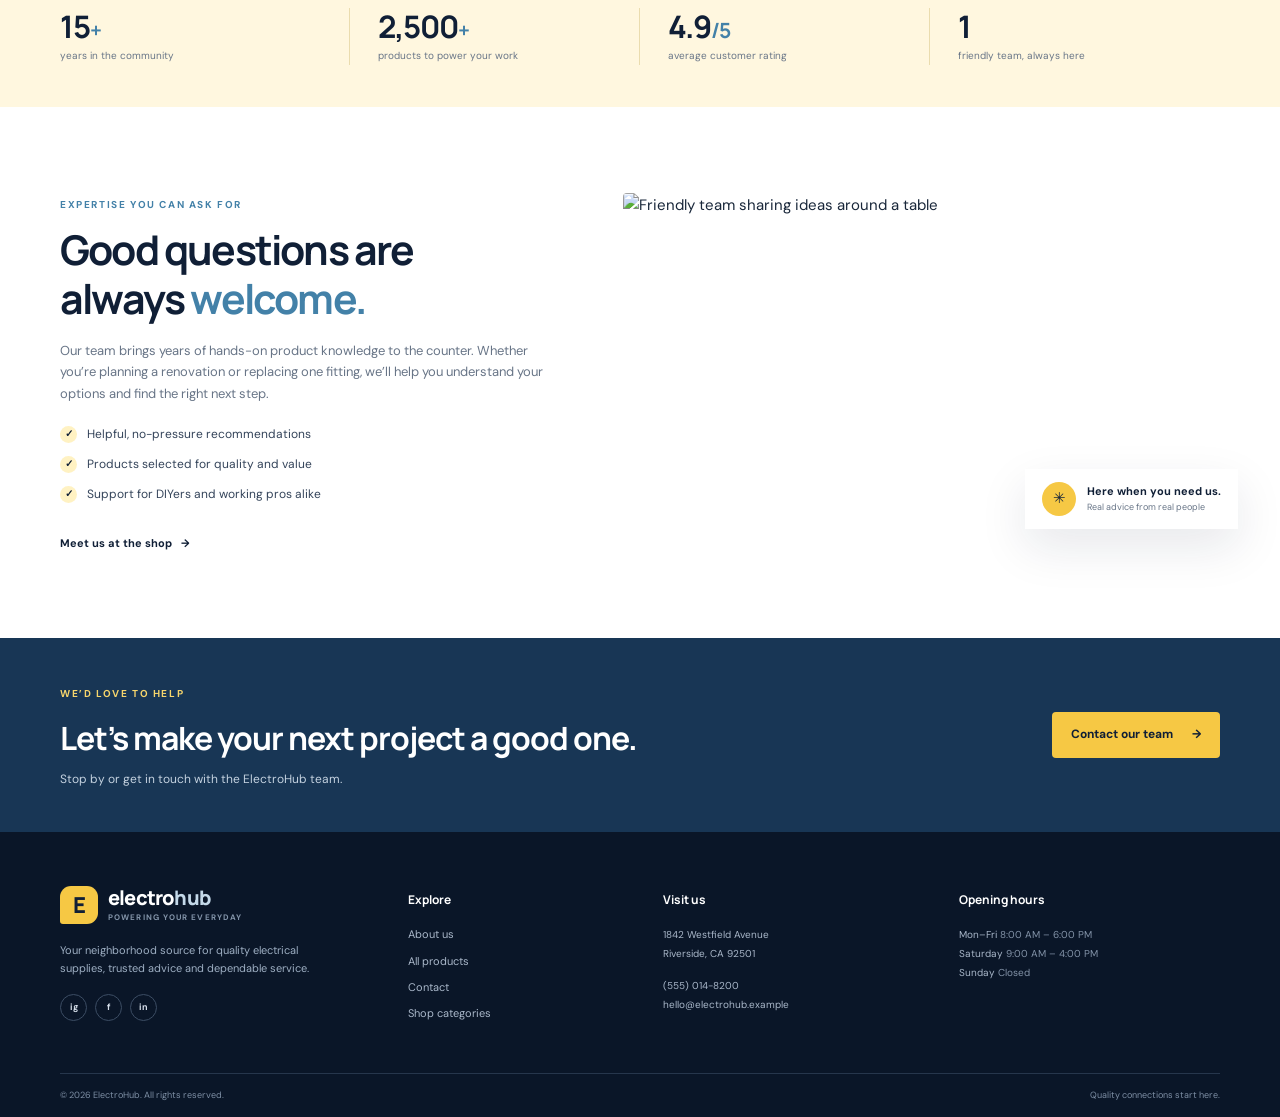
==== commit 27723337: "seo: update body_content for https://electro-testing.vercel.app/about.html" ====
--- a/about.html
+++ b/about.html
@@ -16,7 +16,7 @@
   <header class="site-header"><div class="container nav-wrap"><a class="brand" href="index.html" aria-label="ElectroHub home"><span class="brand-mark" aria-hidden="true">E</span><span>electro<span class="brand-accent">hub</span><small>POWERING YOUR EVERYDAY</small></span></a><button class="menu-toggle" type="button" aria-expanded="false" aria-controls="primary-navigation" aria-label="Open navigation"><span></span><span></span><span></span></button><nav class="primary-nav" id="primary-navigation" aria-label="Main navigation"><a href="index.html">Home</a><a class="active" aria-current="page" href="about.html">About Us</a><a href="products.html">Products</a><a href="contact.html">Contact</a><a class="nav-cta" href="products.html">Shop Products <span aria-hidden="true">↗</span></a></nav></div></header>
   <main id="main-content">
     <section class="page-hero about-hero"><div class="container page-hero-content"><span class="eyebrow">THE PEOPLE BEHIND THE POWER</span><h1>Good energy starts<br>with <span>good people.</span></h1><p>We’re a local team with a simple goal: make every electrical project easier to get right.</p><div class="breadcrumb"><a href="index.html">Home</a><span aria-hidden="true">/</span><span>About us</span></div></div></section>
-    <section class="section story-section"><div class="container story-grid"><div class="story-image"><img src="https://images.unsplash.com/photo-1621905251189-08b45d6a269e?auto=format&fit=crop&w=1000&q=85" alt="ElectroHub team member working with electrical equipment"><div class="story-badge"><strong>2010</strong><span>rooted in<br>the community</span></div></div><div class="story-copy"><span class="eyebrow">OUR STORY</span><h2>From one counter<br>to your <span>corner store.</span></h2><p>ElectroHub began with a small shop, a well-stocked shelf and a belief that finding the right electrical part shouldn’t be the hard part of a project.</p><p>Today, we’re proud to serve homeowners, local trades and small businesses with a carefully chosen range, practical advice and the same neighborly service we started with.</p><a class="button button-dark" href="products.html">Explore our range <span aria-hidden="true">→</span></a></div></div></section>
+    <section class="section story-section"><div class="container story-grid"><div class="story-image"><img src="https://images.unsplash.com/photo-1621905251189-08b45d6a269e?auto=format&fit=crop&w=1000&q=85" alt="ElectroHub team member working with electrical equipment"><div class="story-badge"><strong>2010</strong><span>rooted in<br>the community</span></div></div><div class="story-copy"><span class="eyebrow">OUR STORY</span><h2>From one counter<br>to your <span>corner store.</span></h2><p>ElectroHub began with a small shop and a well-stocked shelf, driven by the belief that finding the right electrical part shouldn’t be the hard part of any project. Over the years, we have expanded our offerings and expertise, ensuring that our customers have access to a wide variety of quality products. Our commitment to making the shopping experience seamless and enjoyable has remained steadfast, as we strive to provide not just products, but also the knowledge and support that empower our customers to tackle their electrical needs with confidence. Whether you are a homeowner embarking on a DIY project or a professional tradesperson, we are here to assist you every step of the way.</p><p>Today, we’re proud to serve homeowners, local trades and small businesses with a carefully chosen range, practical advice and the same neighborly service we started with.</p><a class="button button-dark" href="products.html">Explore our range <span aria-hidden="true">→</span></a></div></div></section>
     <section class="values-section section"><div class="container"><div class="section-heading"><div><span class="eyebrow">WHAT WE STAND FOR</span><h2>Good work, grounded in good values.</h2></div><p>It’s not just what we stock. It’s how we show up for every customer and every project.</p></div><div class="values-grid"><article class="value-card"><span class="value-number">01</span><h3>Trust, built in</h3><p>We choose dependable products and give straightforward advice, so you can make informed decisions.</p></article><article class="value-card"><span class="value-number">02</span><h3>People come first</h3><p>Every question is worth asking. We take time to listen and help you find a solution that fits.</p></article><article class="value-card"><span class="value-number">03</span><h3>Better every day</h3><p>We keep learning, refining our range and finding practical ways to serve our community well.</p></article></div></div></section>
     <section class="stats-section"><div class="container stats-grid"><div><strong>15<span>+</span></strong><span>years in the community</span></div><div><strong>2,500<span>+</span></strong><span>products to power your work</span></div><div><strong>4.9<span>/5</span></strong><span>average customer rating</span></div><div><strong>1</strong><span>friendly team, always here</span></div></div></section>
     <section class="section trust-section"><div class="container trust-grid"><div class="trust-copy"><span class="eyebrow">EXPERTISE YOU CAN ASK FOR</span><h2>Good questions are<br>always <span>welcome.</span></h2><p>Our team brings years of hands-on product knowledge to the counter. Whether you’re planning a renovation or replacing one fitting, we’ll help you understand your options and find the right next step.</p><ul class="check-list"><li>Helpful, no-pressure recommendations</li><li>Products selected for quality and value</li><li>Support for DIYers and working pros alike</li></ul><a class="text-link" href="contact.html">Meet us at the shop <span aria-hidden="true">→</span></a></div><div class="team-image"><img src="https://images.unsplash.com/photo-1556761175-b413da4baf72?auto=format&fit=crop&w=1000&q=85" alt="Friendly team sharing ideas around a table"><div class="team-note"><span class="team-icon" aria-hidden="true">✳</span><span><strong>Here when you need us.</strong><small>Real advice from real people</small></span></div></div></div></section>
